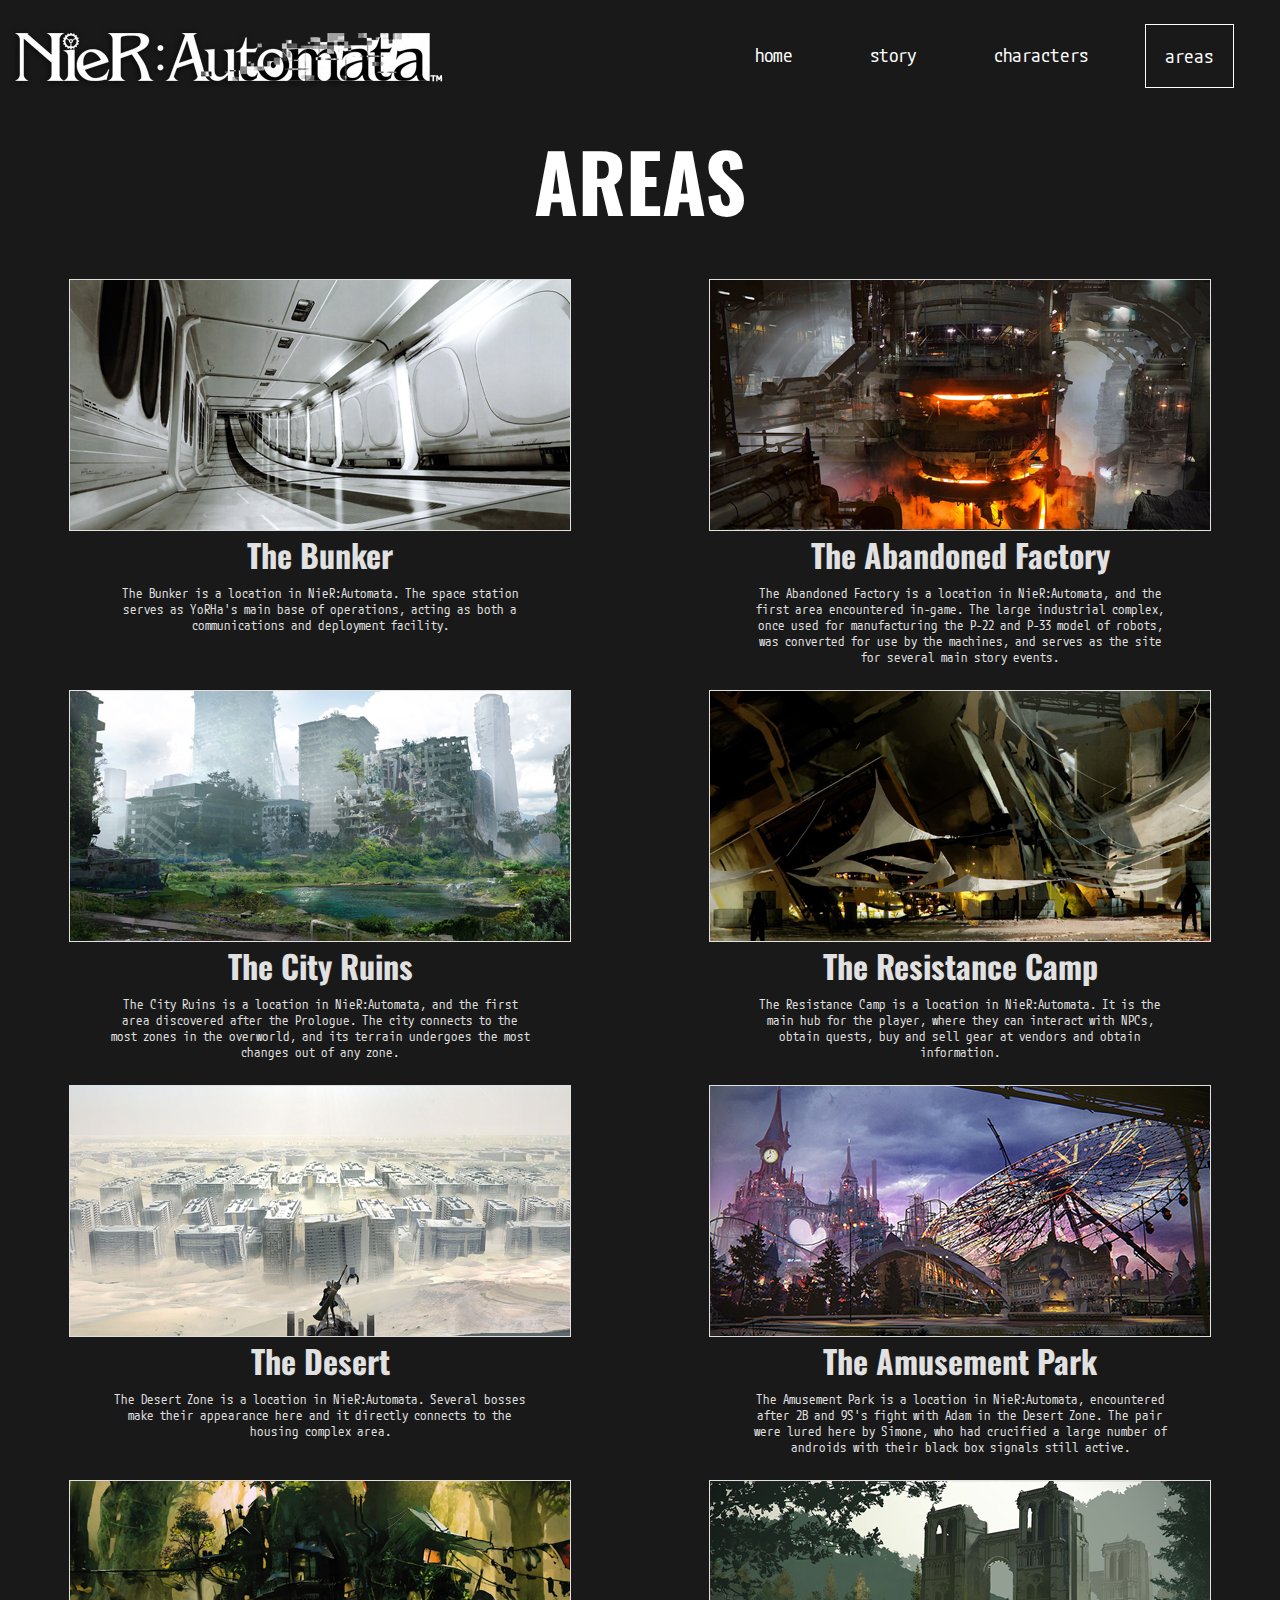
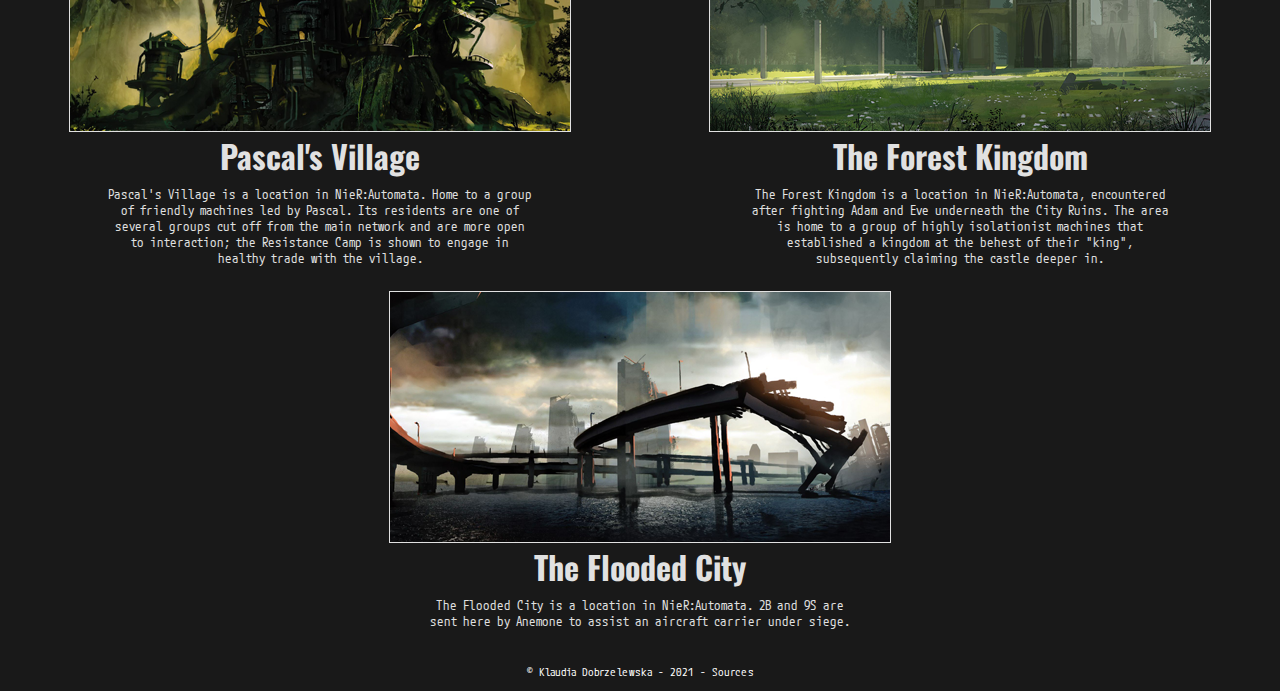
==== pages/areas.html @ a104c5c5 "Add files via upload" ====
<!DOCTYPE html>
<html lang="en">

<head>
    <link rel="stylesheet" href="../style1.css">
    <meta charset="UTF-8">
    <meta name="viewport" content="width=device-width, initial-scale=1.0">
    <title>NieR:Automata</title>
    <link rel="preconnect" href="https://fonts.googleapis.com">
    <link rel="preconnect" href="https://fonts.gstatic.com" crossorigin>
    <link href="https://fonts.googleapis.com/css2?family=M+PLUS+1+Code&family=Oswald&display=swap" rel="stylesheet">
</head>

<body>
    <header>
        <nav>
            <a href="/index.html">
                <img src="/images/logo.png" alt="NieR:Automata logo">
            </a>
            <ul>
                <li><a href="/index.html">home </a></li>
                <li><a href="/pages/story.html">story</a></li>
                <li><a href="/pages/characters.html">characters</a></li>
                <li><a class="active" href="/pages/areas.html">areas</a></li>
            </ul>
        </nav>
    </header>

    <main>
        <h1>AREAS</h1>
        <div class="areas">
            <article class="areatext">
                <img src="/images/bunker.png" alt="Concept art of the bunker from NieR:Automata." class="areaart">
                <h2>The Bunker</h2>
                <p>The Bunker is a location in NieR:Automata. The space station serves as YoRHa's main base of
                    operations, acting as both a communications and deployment facility. </p>
            </article>

            <article class="areatext">
                <img src="/images/factory.png" alt="Concept art of the abandoned factory from NieR:Automata.">
                <h2>The Abandoned Factory</h2>
                <p>The Abandoned Factory is a location in NieR:Automata, and the first area encountered in-game. The
                    large industrial complex, once used for manufacturing the P-22 and P-33 model of robots, was
                    converted for use by the machines, and serves as the site for several main story events. </p>
            </article>

            <article class="areatext">
                <img src="/images/ruined-city.png" alt="Concept art of the city ruins from NieR:Automata.">
                <h2>The City Ruins</h2>
                <p>The City Ruins is a location in NieR:Automata, and the first area discovered after the Prologue. The
                    city connects to the most zones in the overworld, and its terrain undergoes the most changes out of
                    any zone.</p>
            </article>

            <article class="areatext">
                <img src="/images/camp.png" alt="Concept art of the resistance camp from NieR:Automata.">
                <h2>The Resistance Camp</h2>
                <p>The Resistance Camp is a location in NieR:Automata. It is the main hub for the player, where they can
                    interact with NPCs, obtain quests, buy and sell gear at vendors and obtain information. </p>
            </article>

            <article class="areatext">
                <img src="/images/desert.png" alt="Concept art of the desert from NieR:Automata.">
                <h2>The Desert</h2>
                <p>The Desert Zone is a location in NieR:Automata. Several bosses make their appearance here and it
                    directly connects to the housing complex area.</p>
            </article>

            <article class="areatext">
                <img src="/images/amusement-park.png" alt="Concept art of the amusement park from NieR:Automata.">
                <h2>The Amusement Park</h2>
                <p>The Amusement Park is a location in NieR:Automata, encountered after 2B and 9S's fight with Adam in
                    the Desert Zone. The
                    pair were lured here by Simone, who had crucified a large number of androids with their black box
                    signals still active.</p>
            </article>

            <article class="areatext">
                <img src="/images/pascal-village.png" alt="Concept art of Pascal's village from NieR:Automata.">
                <h2>Pascal's Village</h2>
                <p>Pascal's Village is a location in NieR:Automata. Home to a group of friendly machines led by Pascal.
                    Its residents are one of several groups cut off from the main network and are more open to
                    interaction; the Resistance Camp is shown to
                    engage in healthy trade with the village. </p>
            </article>

            <article class="areatext">
                <img src="/images/forest-kingdom.png" alt="Concept art of the forest kingdom from NieR:Automata.">
                <h2>The Forest Kingdom</h2>
                <p>The Forest Kingdom is a location in NieR:Automata, encountered after fighting Adam and Eve underneath
                    the City Ruins. The area is home to a group of highly isolationist machines that established a
                    kingdom at the behest of their "king", subsequently claiming the castle deeper in. </p>
            </article>

            <article class="areatext">
                <img src="/images/flooded-city.png" alt="Concept art of the flooded city from NieR:Automata.">
                <h2>The Flooded City</h2>
                <p>The Flooded City is a location in NieR:Automata. 2B and 9S are sent here by Anemone to assist an
                    aircraft carrier under siege. </p>
            </article>
        </div>
    </main>

    <footer>
        <p>© Klaudia Dobrzelewska - 2021 - <a href="/pages/sources.html">Sources</a></p>
    </footer>
</body>

</html>
---- style1.css ----
body {
    font-family: 'M PLUS 1 Code', sans-serif;
    background-color: #191919;
    color: #e1e1e1;
    margin: 0;
}

/*NAVIGATION*/
header a {
    color: #ffffff;
    text-align: center;
    font-size: 1.2rem;
    text-decoration: none;
}

header a:hover {
    color: #9e9e9e;
}

header a.active {
    background-color: #191919;
    color: #ffffff;
    border-style: solid;
    border-color: #ffffff;
    border-width: 0.0625em;
}

header img {
    margin: 1em 0em 1em 0em;
}

nav {
    padding: 0.5em;
    background-color: #191919;
    display: flex;
    flex-wrap: wrap;
    justify-content: space-between;
}

nav ul {
    list-style-type: none;
    display: flex;
    flex-direction: row;
    justify-content: space-evenly;
    flex-wrap: wrap;
}

nav ul li a {
    display: flex;
    justify-content: center;
    padding: 1em;
    margin-right: 2em;
}
/*NAVIGATION END*/

/*MAIN*/
main {
    flex-wrap: wrap;
}

main p {
    margin: 0em 1em 2em 1em;
}

main ul li {
    margin: 0.5em;
    font-size: 0.8rem;
}

h1 {
    font-size: 5rem;
    font-family: 'Oswald', sans-serif;
    color: #ffffff;
    margin: 0em 0em 0.5em 0em;
    text-align: center;
}

h2 {
    font-size: 2em;
    margin: 0em;
    font-family: 'Oswald', sans-serif;
}

article {
    display: flex;
    flex-direction: row;
    align-items: center;
    margin: 3em;
}
/*END OF MAIN*/

/*HOME*/
.homepage {
    display: flex;
    justify-content: space-between;
}

.homepage h1 {
    font-size: 7rem;
    height: auto;
    margin: 0em;
}

.homepage p {
    font-size: 1.5rem;
    margin: 0em;
    color: #e1e1e1;
}

.homepage img {
    padding: 12em 7em 0em 0em;
    min-width: 1vw;
    min-height: auto;
}

.home {
    border-style: none;
    flex-direction: column;
    align-items: center;
    padding: 7em 0em 0em 5em;
}
/*END OF HOME*/

/*STORY*/
.story {
    display: flex;
    flex-direction: column;
    align-items: center;
    text-align: center;
    margin: 0em 3em;
}

.btn {
    background-color: #ffffff;
    padding: 2em 3em 2em 3em;
    margin-top: 1em;
    color: #191919;
    font-size: 0.8rem;
    text-decoration: none;
    transition: background 1s ease;
    margin: 2em;
}

.btn:hover {
    background-color: #191919;
    color: #ffffff;
}
/*END OF STORY*/

/*CHARACTERS*/
.charimg {
    margin: 0em 2em;
    background-color: #ffffff;
    border-style: solid;
    border-width: 0.06em;
    border-color: #ffffff;
    display: block;
    height: 9.35em;
}

.chartxt p {
    margin: 0em 0em 0em 0.2em;
}
/*END OF CHARACTERS*/

/*AREAS*/
.areas {
    display: flex;
    flex-wrap: wrap;
    justify-content: space-around;
}

.areas img {
    border-style: solid;
    border-width: 0.06em;
}

.areatext {
    display:flex;
    flex: 0 0 33%;
    flex-direction: column;
    margin: 0em;
}

.areatext p {
    font-size: 0.8rem;
    text-align: center;
    margin: 0.5em 3em 2em 3em;
}
/*END OF AREAS*/

/*FOOTER*/
footer {
    font-size: 0.7em;
    display: flex;
    flex-direction: column;
    justify-content: center;
    align-items: center;
    margin-top: auto;
    color: #ffffff;
}

footer a {
    color: #ffffff;
    text-decoration: none;
}
/*FOOTER END*/
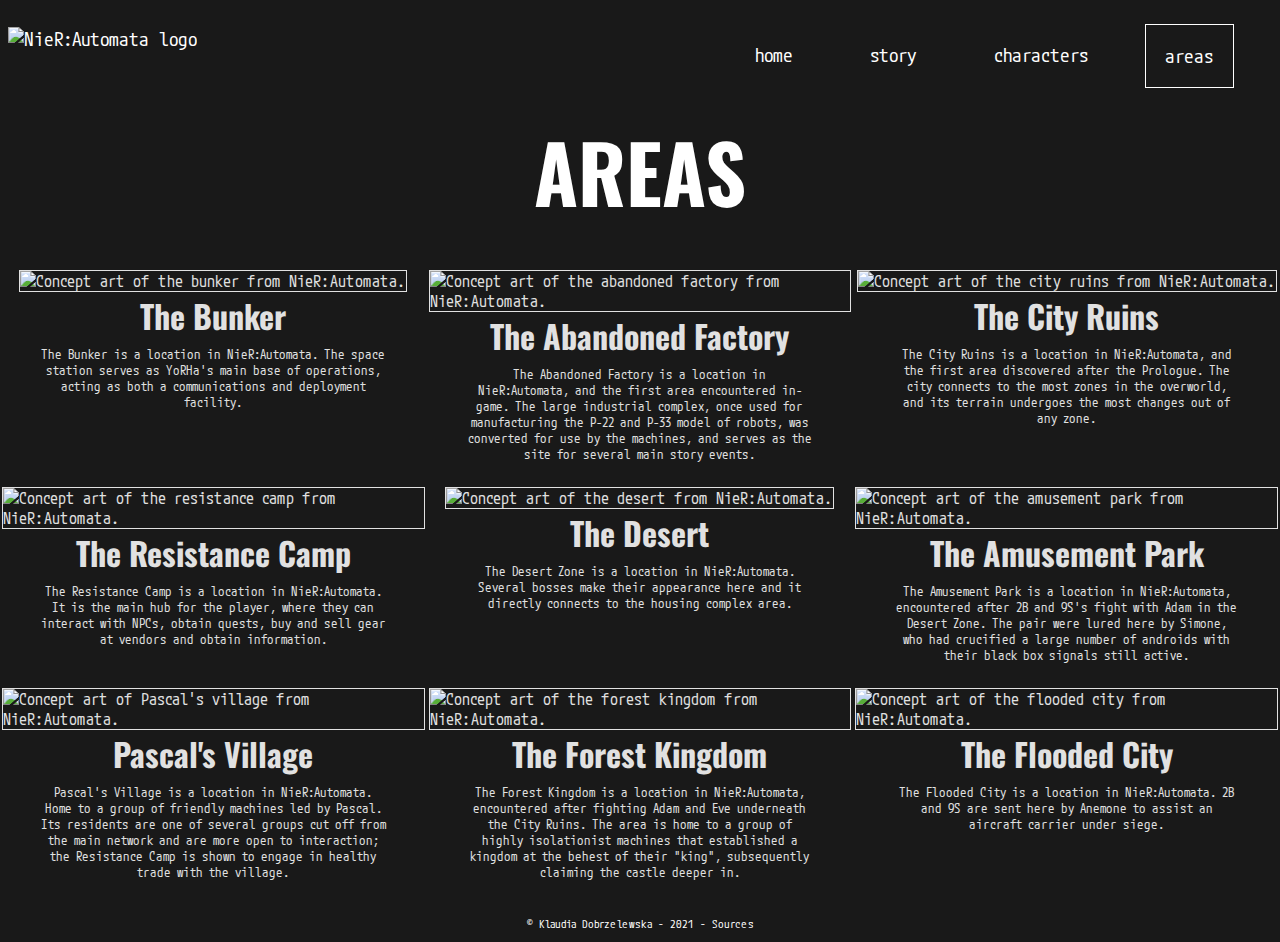
==== commit 63a512a8: "Update areas.html" ====
--- a/pages/areas.html
+++ b/pages/areas.html
@@ -14,14 +14,14 @@
 <body>
     <header>
         <nav>
-            <a href="/index.html">
-                <img src="/images/logo.png" alt="NieR:Automata logo">
+            <a href="index.html">
+                <img src="images/logo.png" alt="NieR:Automata logo">
             </a>
             <ul>
-                <li><a href="/index.html">home </a></li>
-                <li><a href="/pages/story.html">story</a></li>
-                <li><a href="/pages/characters.html">characters</a></li>
-                <li><a class="active" href="/pages/areas.html">areas</a></li>
+                <li><a href="index.html">home </a></li>
+                <li><a href="pages/story.html">story</a></li>
+                <li><a href="pages/characters.html">characters</a></li>
+                <li><a class="active" href="pages/areas.html">areas</a></li>
             </ul>
         </nav>
     </header>
@@ -30,14 +30,14 @@
         <h1>AREAS</h1>
         <div class="areas">
             <article class="areatext">
-                <img src="/images/bunker.png" alt="Concept art of the bunker from NieR:Automata." class="areaart">
+                <img src="images/bunker.png" alt="Concept art of the bunker from NieR:Automata." class="areaart">
                 <h2>The Bunker</h2>
                 <p>The Bunker is a location in NieR:Automata. The space station serves as YoRHa's main base of
                     operations, acting as both a communications and deployment facility. </p>
             </article>
 
             <article class="areatext">
-                <img src="/images/factory.png" alt="Concept art of the abandoned factory from NieR:Automata.">
+                <img src="images/factory.png" alt="Concept art of the abandoned factory from NieR:Automata.">
                 <h2>The Abandoned Factory</h2>
                 <p>The Abandoned Factory is a location in NieR:Automata, and the first area encountered in-game. The
                     large industrial complex, once used for manufacturing the P-22 and P-33 model of robots, was
@@ -45,7 +45,7 @@
             </article>
 
             <article class="areatext">
-                <img src="/images/ruined-city.png" alt="Concept art of the city ruins from NieR:Automata.">
+                <img src="images/ruined-city.png" alt="Concept art of the city ruins from NieR:Automata.">
                 <h2>The City Ruins</h2>
                 <p>The City Ruins is a location in NieR:Automata, and the first area discovered after the Prologue. The
                     city connects to the most zones in the overworld, and its terrain undergoes the most changes out of
@@ -53,21 +53,21 @@
             </article>
 
             <article class="areatext">
-                <img src="/images/camp.png" alt="Concept art of the resistance camp from NieR:Automata.">
+                <img src="images/camp.png" alt="Concept art of the resistance camp from NieR:Automata.">
                 <h2>The Resistance Camp</h2>
                 <p>The Resistance Camp is a location in NieR:Automata. It is the main hub for the player, where they can
                     interact with NPCs, obtain quests, buy and sell gear at vendors and obtain information. </p>
             </article>
 
             <article class="areatext">
-                <img src="/images/desert.png" alt="Concept art of the desert from NieR:Automata.">
+                <img src="images/desert.png" alt="Concept art of the desert from NieR:Automata.">
                 <h2>The Desert</h2>
                 <p>The Desert Zone is a location in NieR:Automata. Several bosses make their appearance here and it
                     directly connects to the housing complex area.</p>
             </article>
 
             <article class="areatext">
-                <img src="/images/amusement-park.png" alt="Concept art of the amusement park from NieR:Automata.">
+                <img src="images/amusement-park.png" alt="Concept art of the amusement park from NieR:Automata.">
                 <h2>The Amusement Park</h2>
                 <p>The Amusement Park is a location in NieR:Automata, encountered after 2B and 9S's fight with Adam in
                     the Desert Zone. The
@@ -76,7 +76,7 @@
             </article>
 
             <article class="areatext">
-                <img src="/images/pascal-village.png" alt="Concept art of Pascal's village from NieR:Automata.">
+                <img src="images/pascal-village.png" alt="Concept art of Pascal's village from NieR:Automata.">
                 <h2>Pascal's Village</h2>
                 <p>Pascal's Village is a location in NieR:Automata. Home to a group of friendly machines led by Pascal.
                     Its residents are one of several groups cut off from the main network and are more open to
@@ -85,7 +85,7 @@
             </article>
 
             <article class="areatext">
-                <img src="/images/forest-kingdom.png" alt="Concept art of the forest kingdom from NieR:Automata.">
+                <img src="images/forest-kingdom.png" alt="Concept art of the forest kingdom from NieR:Automata.">
                 <h2>The Forest Kingdom</h2>
                 <p>The Forest Kingdom is a location in NieR:Automata, encountered after fighting Adam and Eve underneath
                     the City Ruins. The area is home to a group of highly isolationist machines that established a
@@ -93,7 +93,7 @@
             </article>
 
             <article class="areatext">
-                <img src="/images/flooded-city.png" alt="Concept art of the flooded city from NieR:Automata.">
+                <img src="images/flooded-city.png" alt="Concept art of the flooded city from NieR:Automata.">
                 <h2>The Flooded City</h2>
                 <p>The Flooded City is a location in NieR:Automata. 2B and 9S are sent here by Anemone to assist an
                     aircraft carrier under siege. </p>
@@ -102,8 +102,8 @@
     </main>
 
     <footer>
-        <p>© Klaudia Dobrzelewska - 2021 - <a href="/pages/sources.html">Sources</a></p>
+        <p>© Klaudia Dobrzelewska - 2021 - <a href="pages/sources.html">Sources</a></p>
     </footer>
 </body>
 
-</html>+</html>
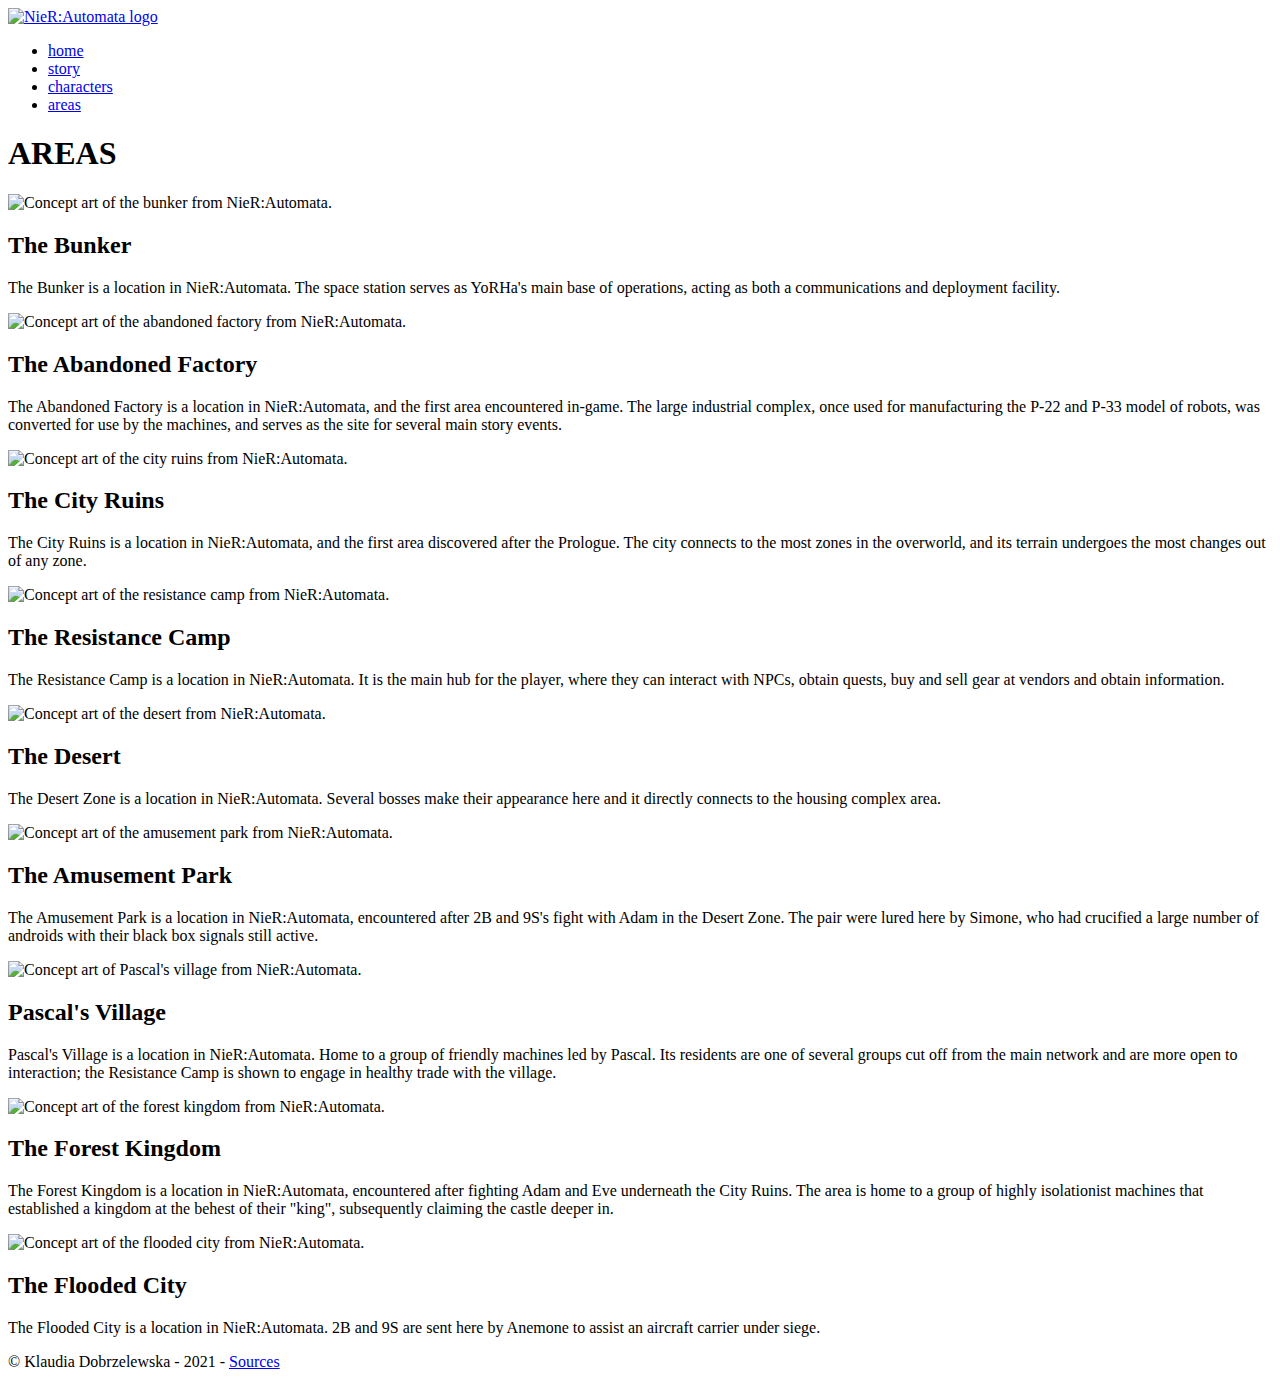
==== commit 0355451f: "Add files via upload" ====
--- a/pages/areas.html
+++ b/pages/areas.html
@@ -2,7 +2,7 @@
 <html lang="en">
 
 <head>
-    <link rel="stylesheet" href="../style1.css">
+    <link rel="stylesheet" href="style1.css">
     <meta charset="UTF-8">
     <meta name="viewport" content="width=device-width, initial-scale=1.0">
     <title>NieR:Automata</title>
@@ -106,4 +106,4 @@
     </footer>
 </body>
 
-</html>
+</html>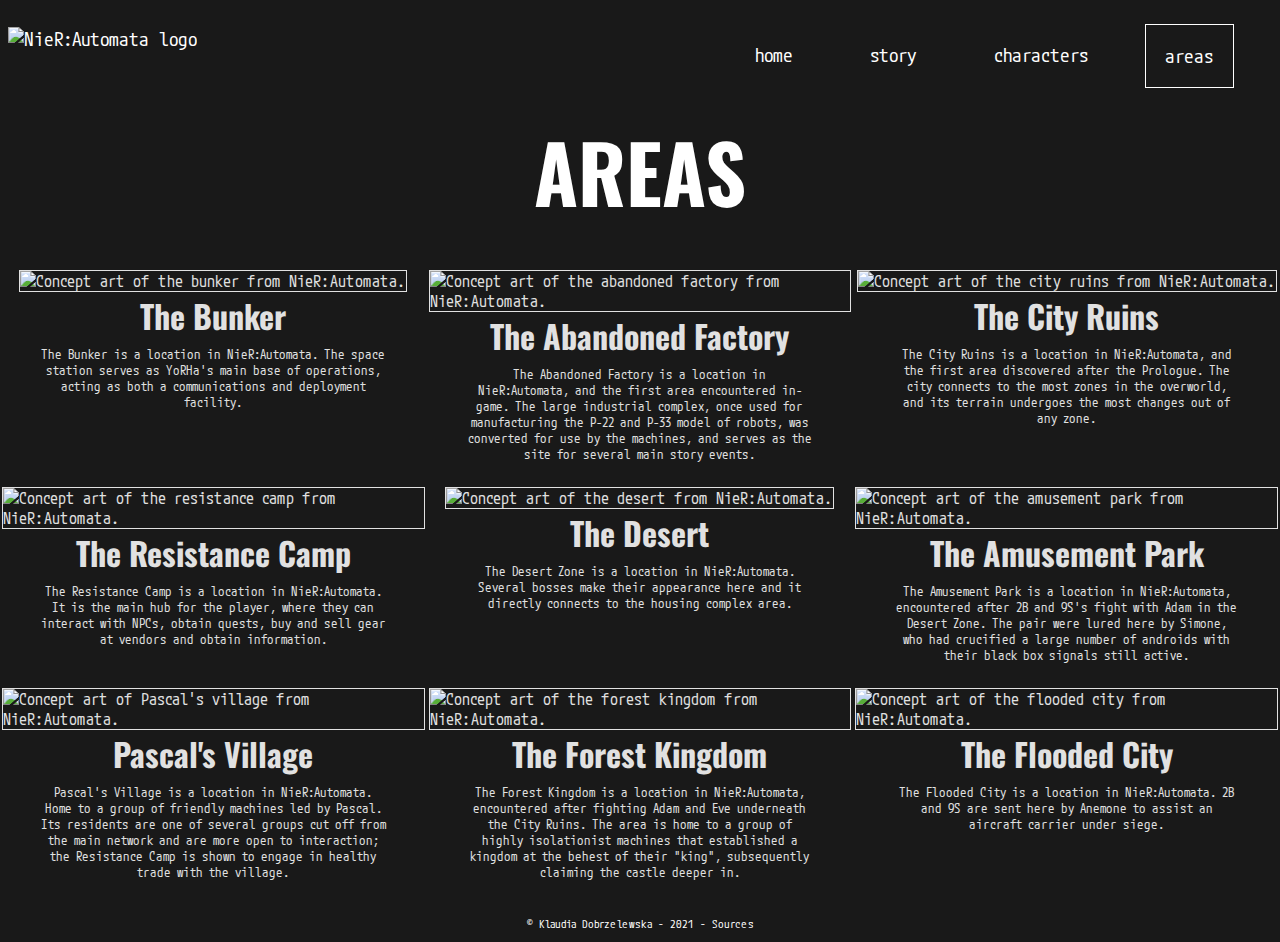
==== commit 5b364f8b: "Add files via upload" ====
--- a/pages/areas.html
+++ b/pages/areas.html
@@ -2,7 +2,7 @@
 <html lang="en">
 
 <head>
-    <link rel="stylesheet" href="style1.css">
+    <link rel="stylesheet" href="/style1.css">
     <meta charset="UTF-8">
     <meta name="viewport" content="width=device-width, initial-scale=1.0">
     <title>NieR:Automata</title>
@@ -14,14 +14,14 @@
 <body>
     <header>
         <nav>
-            <a href="index.html">
+            <a href="/index.html">
                 <img src="images/logo.png" alt="NieR:Automata logo">
             </a>
             <ul>
-                <li><a href="index.html">home </a></li>
-                <li><a href="pages/story.html">story</a></li>
-                <li><a href="pages/characters.html">characters</a></li>
-                <li><a class="active" href="pages/areas.html">areas</a></li>
+                <li><a href="/index.html">home </a></li>
+                <li><a href="story.html">story</a></li>
+                <li><a href="characters.html">characters</a></li>
+                <li><a class="active" href="areas.html">areas</a></li>
             </ul>
         </nav>
     </header>
@@ -102,7 +102,7 @@
     </main>
 
     <footer>
-        <p>© Klaudia Dobrzelewska - 2021 - <a href="pages/sources.html">Sources</a></p>
+        <p>© Klaudia Dobrzelewska - 2021 - <a href="sources.html">Sources</a></p>
     </footer>
 </body>
 
--- a/style1.css
+++ b/style1.css
@@ -0,0 +1,207 @@
+body {
+    font-family: 'M PLUS 1 Code', sans-serif;
+    background-color: #191919;
+    color: #e1e1e1;
+    margin: 0;
+}
+
+/*NAVIGATION*/
+header a {
+    color: #ffffff;
+    text-align: center;
+    font-size: 1.2rem;
+    text-decoration: none;
+}
+
+header a:hover {
+    color: #9e9e9e;
+}
+
+header a.active {
+    background-color: #191919;
+    color: #ffffff;
+    border-style: solid;
+    border-color: #ffffff;
+    border-width: 0.0625em;
+}
+
+header img {
+    margin: 1em 0em 1em 0em;
+}
+
+nav {
+    padding: 0.5em;
+    background-color: #191919;
+    display: flex;
+    flex-wrap: wrap;
+    justify-content: space-between;
+}
+
+nav ul {
+    list-style-type: none;
+    display: flex;
+    flex-direction: row;
+    justify-content: space-evenly;
+    flex-wrap: wrap;
+}
+
+nav ul li a {
+    display: flex;
+    justify-content: center;
+    padding: 1em;
+    margin-right: 2em;
+}
+/*NAVIGATION END*/
+
+/*MAIN*/
+main {
+    flex-wrap: wrap;
+}
+
+main p {
+    margin: 0em 1em 2em 1em;
+}
+
+main ul li {
+    margin: 0.5em;
+    font-size: 0.8rem;
+}
+
+h1 {
+    font-size: 5rem;
+    font-family: 'Oswald', sans-serif;
+    color: #ffffff;
+    margin: 0em 0em 0.5em 0em;
+    text-align: center;
+}
+
+h2 {
+    font-size: 2em;
+    margin: 0em;
+    font-family: 'Oswald', sans-serif;
+}
+
+article {
+    display: flex;
+    flex-direction: row;
+    align-items: center;
+    margin: 3em;
+}
+/*END OF MAIN*/
+
+/*HOME*/
+.homepage {
+    display: flex;
+    justify-content: space-between;
+}
+
+.homepage h1 {
+    font-size: 7rem;
+    height: auto;
+    margin: 0em;
+}
+
+.homepage p {
+    font-size: 1.5rem;
+    margin: 0em;
+    color: #e1e1e1;
+}
+
+.homepage img {
+    padding: 12em 7em 0em 0em;
+    min-width: 1vw;
+    min-height: auto;
+}
+
+.home {
+    border-style: none;
+    flex-direction: column;
+    align-items: center;
+    padding: 7em 0em 0em 5em;
+}
+/*END OF HOME*/
+
+/*STORY*/
+.story {
+    display: flex;
+    flex-direction: column;
+    align-items: center;
+    text-align: center;
+    margin: 0em 3em;
+}
+
+.btn {
+    background-color: #ffffff;
+    padding: 2em 3em 2em 3em;
+    margin-top: 1em;
+    color: #191919;
+    font-size: 0.8rem;
+    text-decoration: none;
+    transition: background 1s ease;
+    margin: 2em;
+}
+
+.btn:hover {
+    background-color: #191919;
+    color: #ffffff;
+}
+/*END OF STORY*/
+
+/*CHARACTERS*/
+.charimg {
+    margin: 0em 2em;
+    background-color: #ffffff;
+    border-style: solid;
+    border-width: 0.06em;
+    border-color: #ffffff;
+    display: block;
+    height: 9.35em;
+}
+
+.chartxt p {
+    margin: 0em 0em 0em 0.2em;
+}
+/*END OF CHARACTERS*/
+
+/*AREAS*/
+.areas {
+    display: flex;
+    flex-wrap: wrap;
+    justify-content: space-around;
+}
+
+.areas img {
+    border-style: solid;
+    border-width: 0.06em;
+}
+
+.areatext {
+    display:flex;
+    flex: 0 0 33%;
+    flex-direction: column;
+    margin: 0em;
+}
+
+.areatext p {
+    font-size: 0.8rem;
+    text-align: center;
+    margin: 0.5em 3em 2em 3em;
+}
+/*END OF AREAS*/
+
+/*FOOTER*/
+footer {
+    font-size: 0.7em;
+    display: flex;
+    flex-direction: column;
+    justify-content: center;
+    align-items: center;
+    margin-top: auto;
+    color: #ffffff;
+}
+
+footer a {
+    color: #ffffff;
+    text-decoration: none;
+}
+/*FOOTER END*/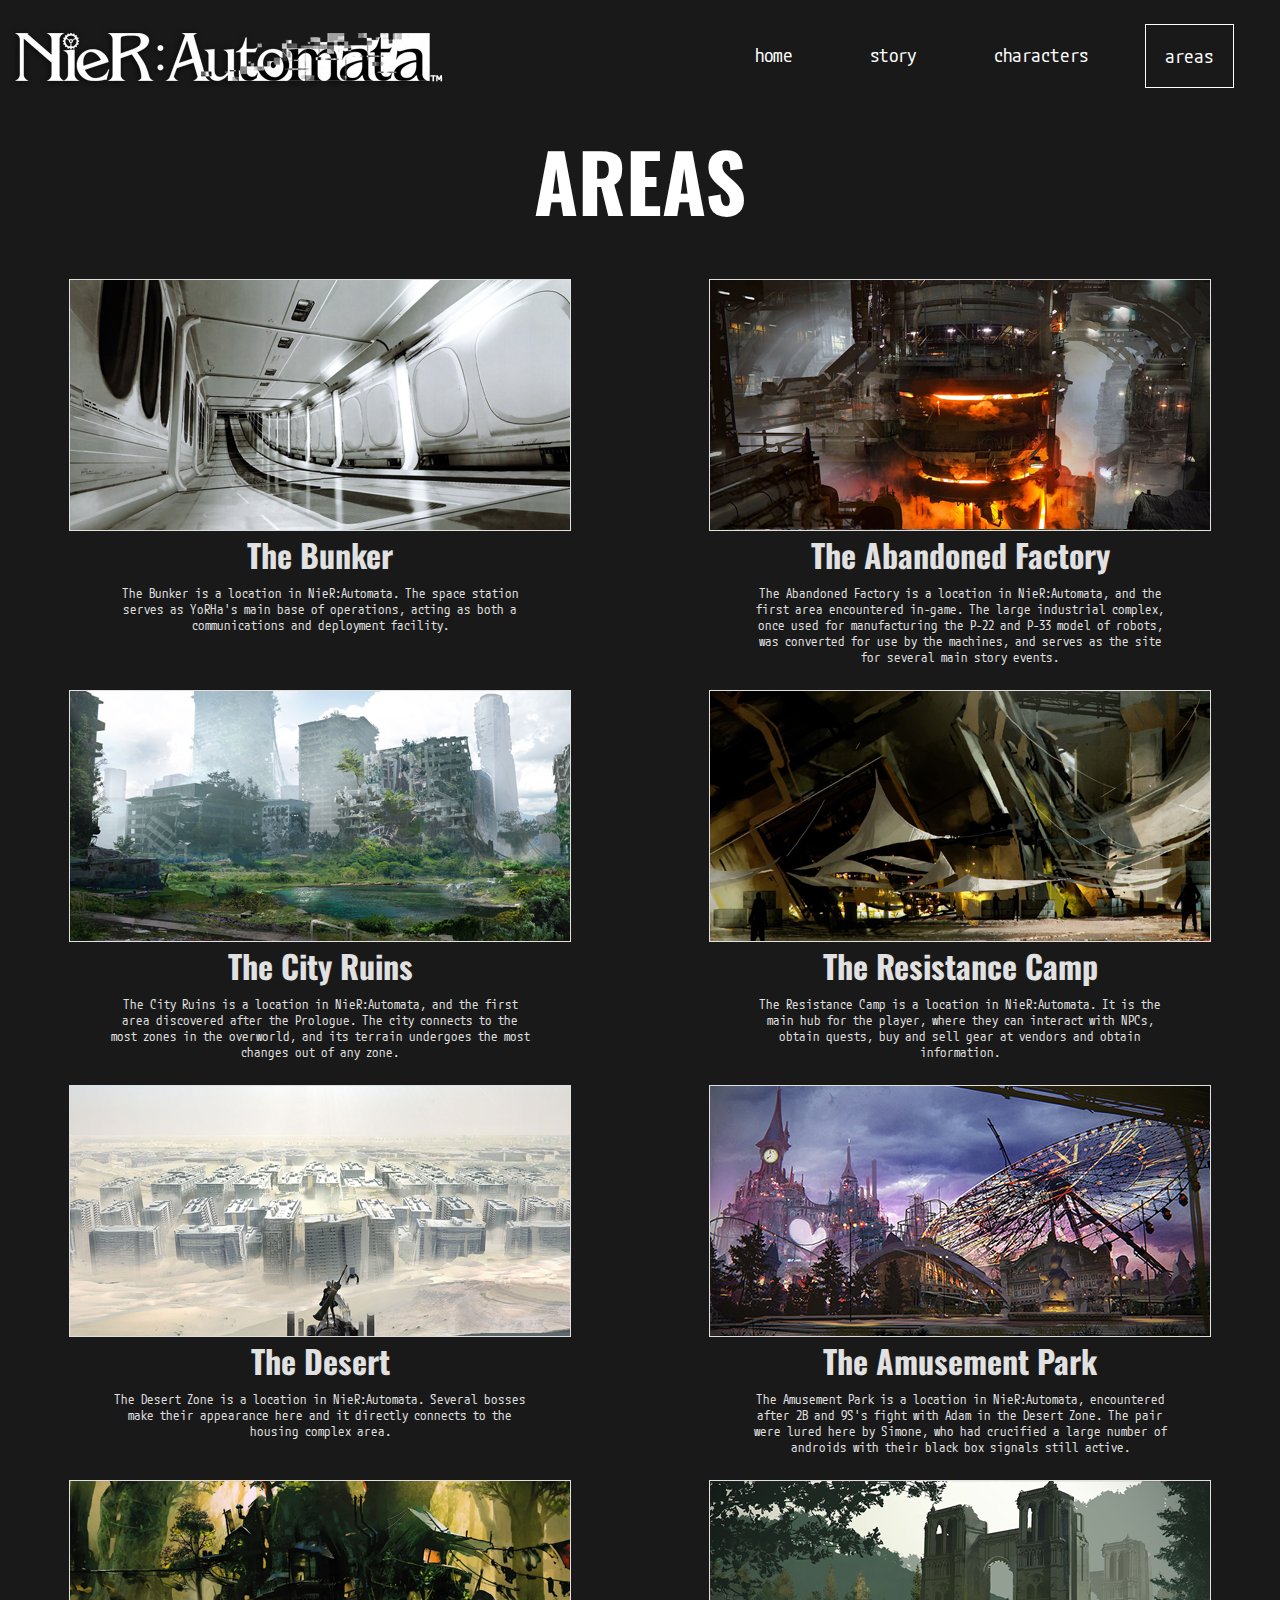
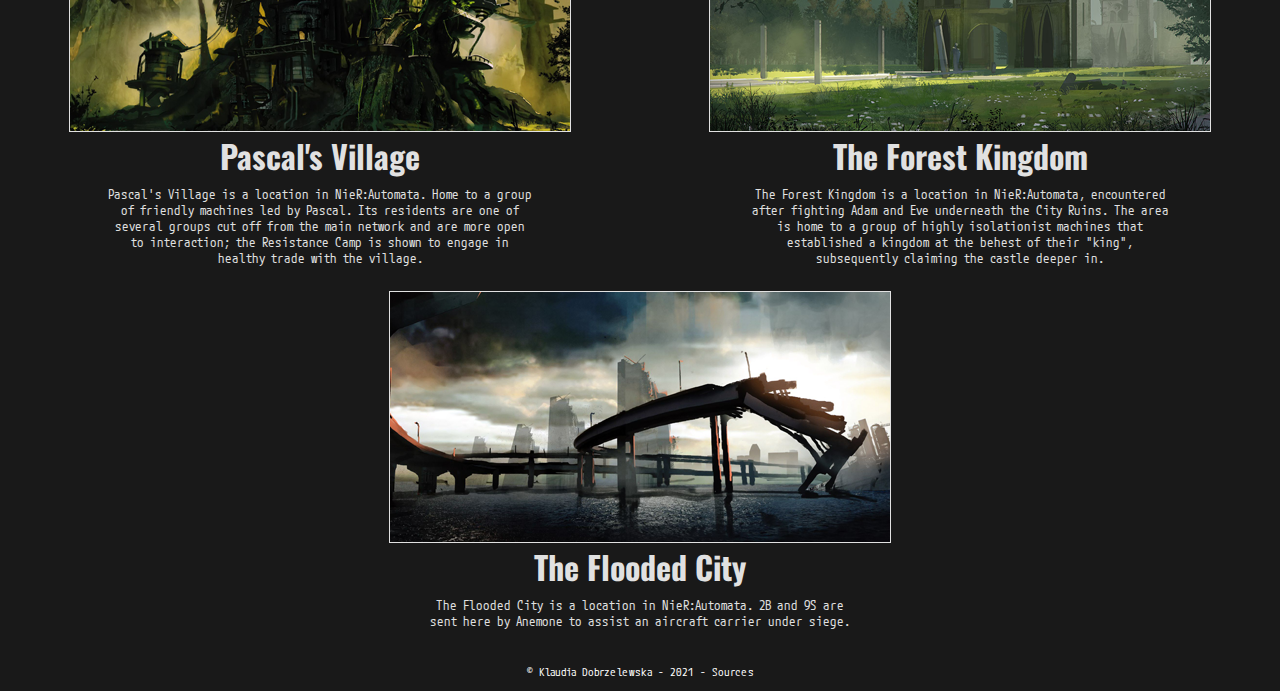
==== commit 257a587e: "Add files via upload" ====
--- a/pages/areas.html
+++ b/pages/areas.html
@@ -2,7 +2,7 @@
 <html lang="en">
 
 <head>
-    <link rel="stylesheet" href="/style1.css">
+    <link rel="stylesheet" href="../style1.css">
     <meta charset="UTF-8">
     <meta name="viewport" content="width=device-width, initial-scale=1.0">
     <title>NieR:Automata</title>
@@ -14,11 +14,11 @@
 <body>
     <header>
         <nav>
-            <a href="/index.html">
-                <img src="images/logo.png" alt="NieR:Automata logo">
+            <a href="../index.html">
+                <img src="../images/logo.png" alt="NieR:Automata logo">
             </a>
             <ul>
-                <li><a href="/index.html">home </a></li>
+                <li><a href="../index.html">home </a></li>
                 <li><a href="story.html">story</a></li>
                 <li><a href="characters.html">characters</a></li>
                 <li><a class="active" href="areas.html">areas</a></li>
@@ -30,14 +30,14 @@
         <h1>AREAS</h1>
         <div class="areas">
             <article class="areatext">
-                <img src="images/bunker.png" alt="Concept art of the bunker from NieR:Automata." class="areaart">
+                <img src="../images/bunker.png" alt="Concept art of the bunker from NieR:Automata." class="areaart">
                 <h2>The Bunker</h2>
                 <p>The Bunker is a location in NieR:Automata. The space station serves as YoRHa's main base of
                     operations, acting as both a communications and deployment facility. </p>
             </article>
 
             <article class="areatext">
-                <img src="images/factory.png" alt="Concept art of the abandoned factory from NieR:Automata.">
+                <img src="../images/factory.png" alt="Concept art of the abandoned factory from NieR:Automata.">
                 <h2>The Abandoned Factory</h2>
                 <p>The Abandoned Factory is a location in NieR:Automata, and the first area encountered in-game. The
                     large industrial complex, once used for manufacturing the P-22 and P-33 model of robots, was
@@ -45,7 +45,7 @@
             </article>
 
             <article class="areatext">
-                <img src="images/ruined-city.png" alt="Concept art of the city ruins from NieR:Automata.">
+                <img src="../images/ruined-city.png" alt="Concept art of the city ruins from NieR:Automata.">
                 <h2>The City Ruins</h2>
                 <p>The City Ruins is a location in NieR:Automata, and the first area discovered after the Prologue. The
                     city connects to the most zones in the overworld, and its terrain undergoes the most changes out of
@@ -53,21 +53,21 @@
             </article>
 
             <article class="areatext">
-                <img src="images/camp.png" alt="Concept art of the resistance camp from NieR:Automata.">
+                <img src="../images/camp.png" alt="Concept art of the resistance camp from NieR:Automata.">
                 <h2>The Resistance Camp</h2>
                 <p>The Resistance Camp is a location in NieR:Automata. It is the main hub for the player, where they can
                     interact with NPCs, obtain quests, buy and sell gear at vendors and obtain information. </p>
             </article>
 
             <article class="areatext">
-                <img src="images/desert.png" alt="Concept art of the desert from NieR:Automata.">
+                <img src="../images/desert.png" alt="Concept art of the desert from NieR:Automata.">
                 <h2>The Desert</h2>
                 <p>The Desert Zone is a location in NieR:Automata. Several bosses make their appearance here and it
                     directly connects to the housing complex area.</p>
             </article>
 
             <article class="areatext">
-                <img src="images/amusement-park.png" alt="Concept art of the amusement park from NieR:Automata.">
+                <img src="../images/amusement-park.png" alt="Concept art of the amusement park from NieR:Automata.">
                 <h2>The Amusement Park</h2>
                 <p>The Amusement Park is a location in NieR:Automata, encountered after 2B and 9S's fight with Adam in
                     the Desert Zone. The
@@ -76,7 +76,7 @@
             </article>
 
             <article class="areatext">
-                <img src="images/pascal-village.png" alt="Concept art of Pascal's village from NieR:Automata.">
+                <img src="../images/pascal-village.png" alt="Concept art of Pascal's village from NieR:Automata.">
                 <h2>Pascal's Village</h2>
                 <p>Pascal's Village is a location in NieR:Automata. Home to a group of friendly machines led by Pascal.
                     Its residents are one of several groups cut off from the main network and are more open to
@@ -85,7 +85,7 @@
             </article>
 
             <article class="areatext">
-                <img src="images/forest-kingdom.png" alt="Concept art of the forest kingdom from NieR:Automata.">
+                <img src="../images/forest-kingdom.png" alt="Concept art of the forest kingdom from NieR:Automata.">
                 <h2>The Forest Kingdom</h2>
                 <p>The Forest Kingdom is a location in NieR:Automata, encountered after fighting Adam and Eve underneath
                     the City Ruins. The area is home to a group of highly isolationist machines that established a
@@ -93,7 +93,7 @@
             </article>
 
             <article class="areatext">
-                <img src="images/flooded-city.png" alt="Concept art of the flooded city from NieR:Automata.">
+                <img src="../images/flooded-city.png" alt="Concept art of the flooded city from NieR:Automata.">
                 <h2>The Flooded City</h2>
                 <p>The Flooded City is a location in NieR:Automata. 2B and 9S are sent here by Anemone to assist an
                     aircraft carrier under siege. </p>
